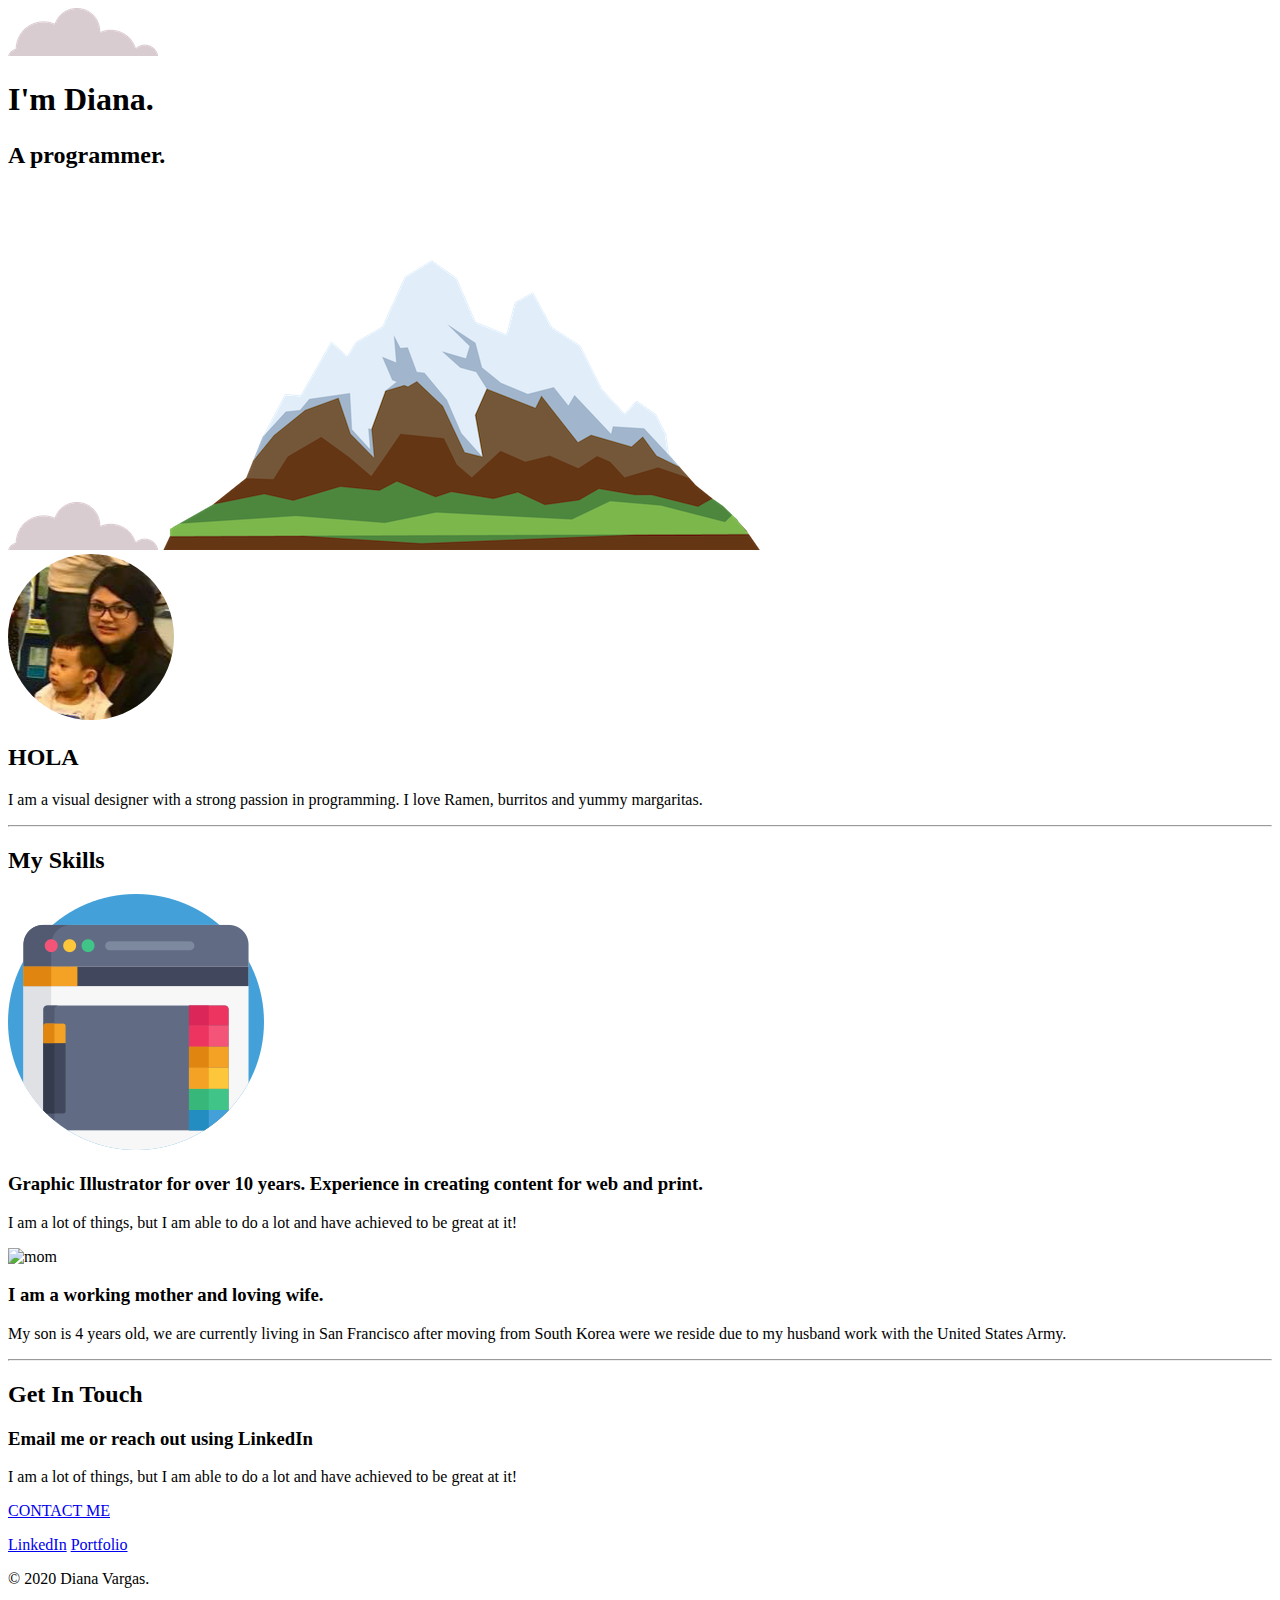
==== index.html @ 16d8d3aa "new link" ====
<!DOCTYPE html>
<html>
<head>
  <meta charset="utf-8">
  <title>♡Diana♡</title>
  <link rel="stylesheet" href="/Users/dianavargas/Desktop/Web Development 2/HTML- Personal Site/CSS">
  <link rel="icon" href="favicon.ico">
  <link href="https://fonts.googleapis.com/css2?family=Merriweather:wght@300&family=Montserrat:wght@100;400&family=Sacramento&display=swap" rel="stylesheet">
  </head>
   <body>
       <div class="top-container">
         <img class="top-cloud" src="images/cloud.png" alt="cloud-img">
          <h1>I'm Diana.</h1>
          <h2><p>A <span class="pro">pro</span>grammer.</h2>
      </p>
        <img class="bottom-cloud" src="images/cloud.png" alt="cloud-img">
        <img src="images/mountain.png" alt="mountain-img">
      </div>
      <div class="middle-container">
        <div class="profile">
          <img src="images/me.png" alt="diana profile picture">
          <h2>HOLA</h2>
          <p class="intro"> I am a visual designer with a strong passion in programming. I love Ramen, burritos and yummy margaritas.</p>
        </div>
        <hr>


        <div class="skills">
          <h2>My Skills</h2>
          <div class="skill-row">
            <img class="code-img" src="images/design-software.png" alt="design software icon">

            <h3>Graphic Illustrator for over 10 years. Experience in creating content for web and print.</h3>
            <p>I am a lot of things, but I am able to do a lot and have achieved to be great at it!</p>

          </div>
          <div class="skill-row">
            <img class="mom" src="https://media.giphy.com/media/NTSEzYyU0Anzq3ZMr3/giphy.gif" alt="mom">


            <h3>I am a working mother and loving wife.</h3>
            <p>My son is 4 years old, we are currently living in San Francisco after moving from South Korea were we reside due to my husband work with the United States Army. </p>
                  </div>
              </div>
          </div>
        </div>
        <hr>
        <div class="contact-me">
          <h2>Get In Touch</h2>
          <h3>Email me or reach out using LinkedIn</h3>
          <p class="contact-message">I am a lot of things, but I am able to do a lot and have achieved to be great at it!</p>
          <a class="btn" href="mailto:dianav357@gmail.com">CONTACT ME</a>
        </div>
      </div>
      <p>

      </p>
      <div class="bottom-container">
        <a class="footer-link" href="https://www.linkedin.com/in/dianavl/">LinkedIn</a>
        <a class="footer-link" href="https://deenovarg30.myportfolio.com/work">Portfolio</a>
        <p class="copyright">© 2020 Diana Vargas.</p>
      </div>

  </table>

</body>

</html>
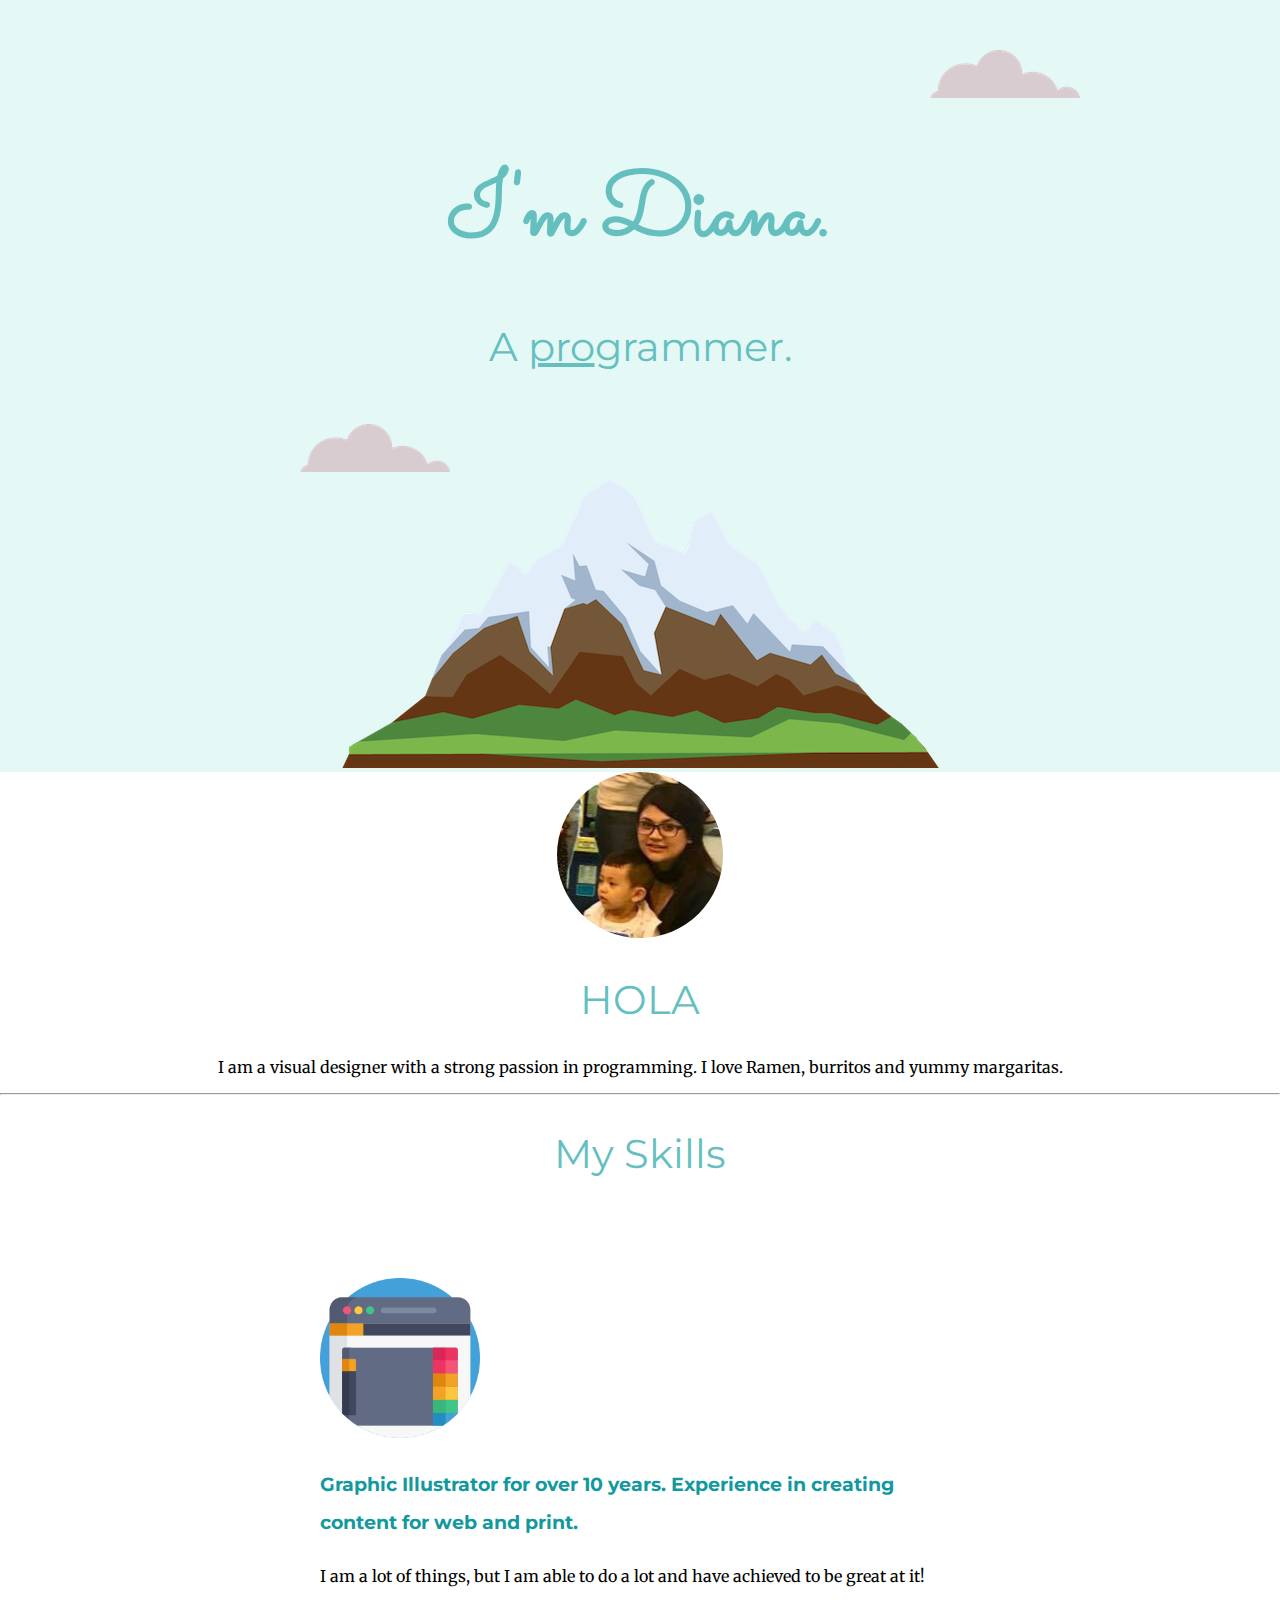
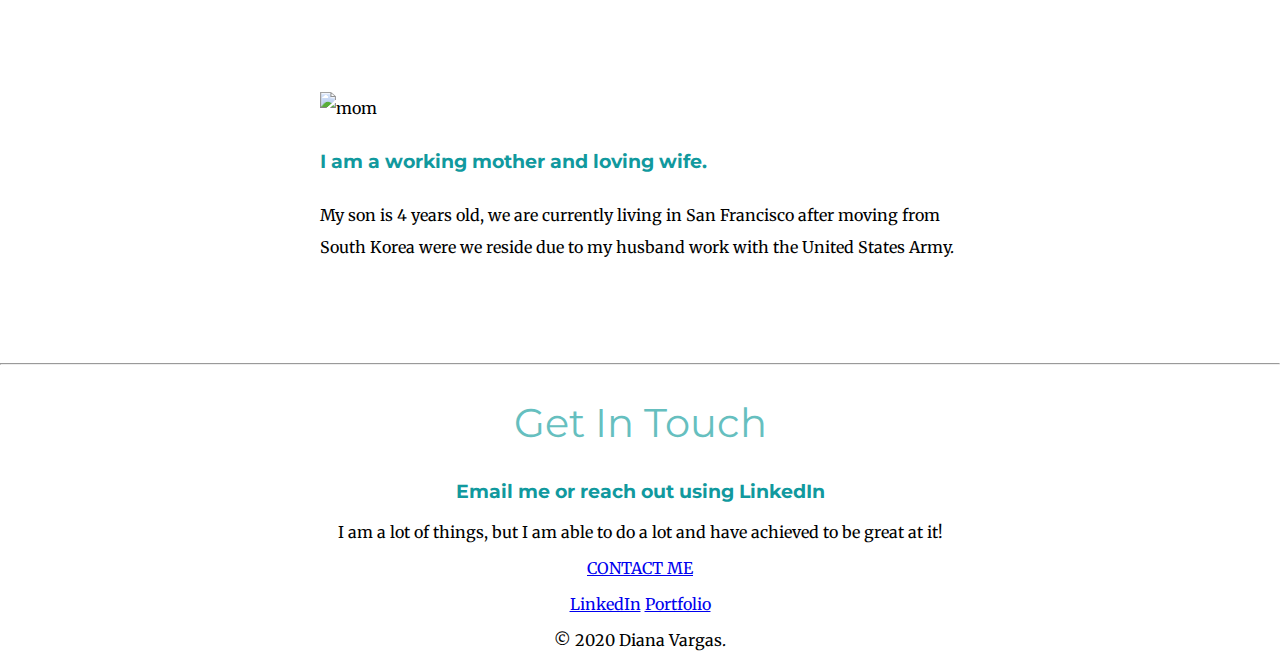
==== commit 2a582c02: "changes 03" ====
--- a/index.html
+++ b/index.html
@@ -3,7 +3,7 @@
 <head>
   <meta charset="utf-8">
   <title>♡Diana♡</title>
-  <link rel="stylesheet" href="/Users/dianavargas/Desktop/Web Development 2/HTML- Personal Site/CSS">
+  <link rel="stylesheet" href="CSS/styles.css">
   <link rel="icon" href="favicon.ico">
   <link href="https://fonts.googleapis.com/css2?family=Merriweather:wght@300&family=Montserrat:wght@100;400&family=Sacramento&display=swap" rel="stylesheet">
   </head>
--- a/CSS/styles.css
+++ b/CSS/styles.css
@@ -0,0 +1,72 @@
+body {
+  margin: 0;
+  text-align: center;
+  font-family: 'Merriweather', serif;
+}
+
+h1 {
+  color: #66bFBF;
+  font-size: 5.625rem;
+  margin: 50px auto 0 auto;
+  font-family: 'Sacramento', cursive;
+}
+
+h2 {
+  color: #66bFBF;
+  font-family: 'Montserrat', sans-serif;
+  font-size: 2.5rem;
+  font-weight: normal;
+}
+
+h3 {
+  color: #11999E;
+  font-family: 'Montserrat', sans-serif;
+}
+
+.top-container {
+  background-color: #E4F9F5;
+  position: relative;
+  padding-top: 100px;
+}
+
+.middle-container {
+
+}
+
+.bottom-container {
+
+}
+
+.pro {
+  text-decoration: underline;
+}
+
+.bottom-cloud {
+  position: absolute;
+  left: 300px;
+  bottom: 300px;
+}
+
+.top-cloud {
+  position: absolute;
+  right: 200px;
+  top: 50px;
+}
+
+
+.skill-row {
+width: 50%;
+margin: 100px auto 100px auto;
+text-align: left;
+line-height: 2;
+}
+
+
+.code-img{
+  width: 25%;
+
+}
+
+.mom{
+  width: 30%;
+}
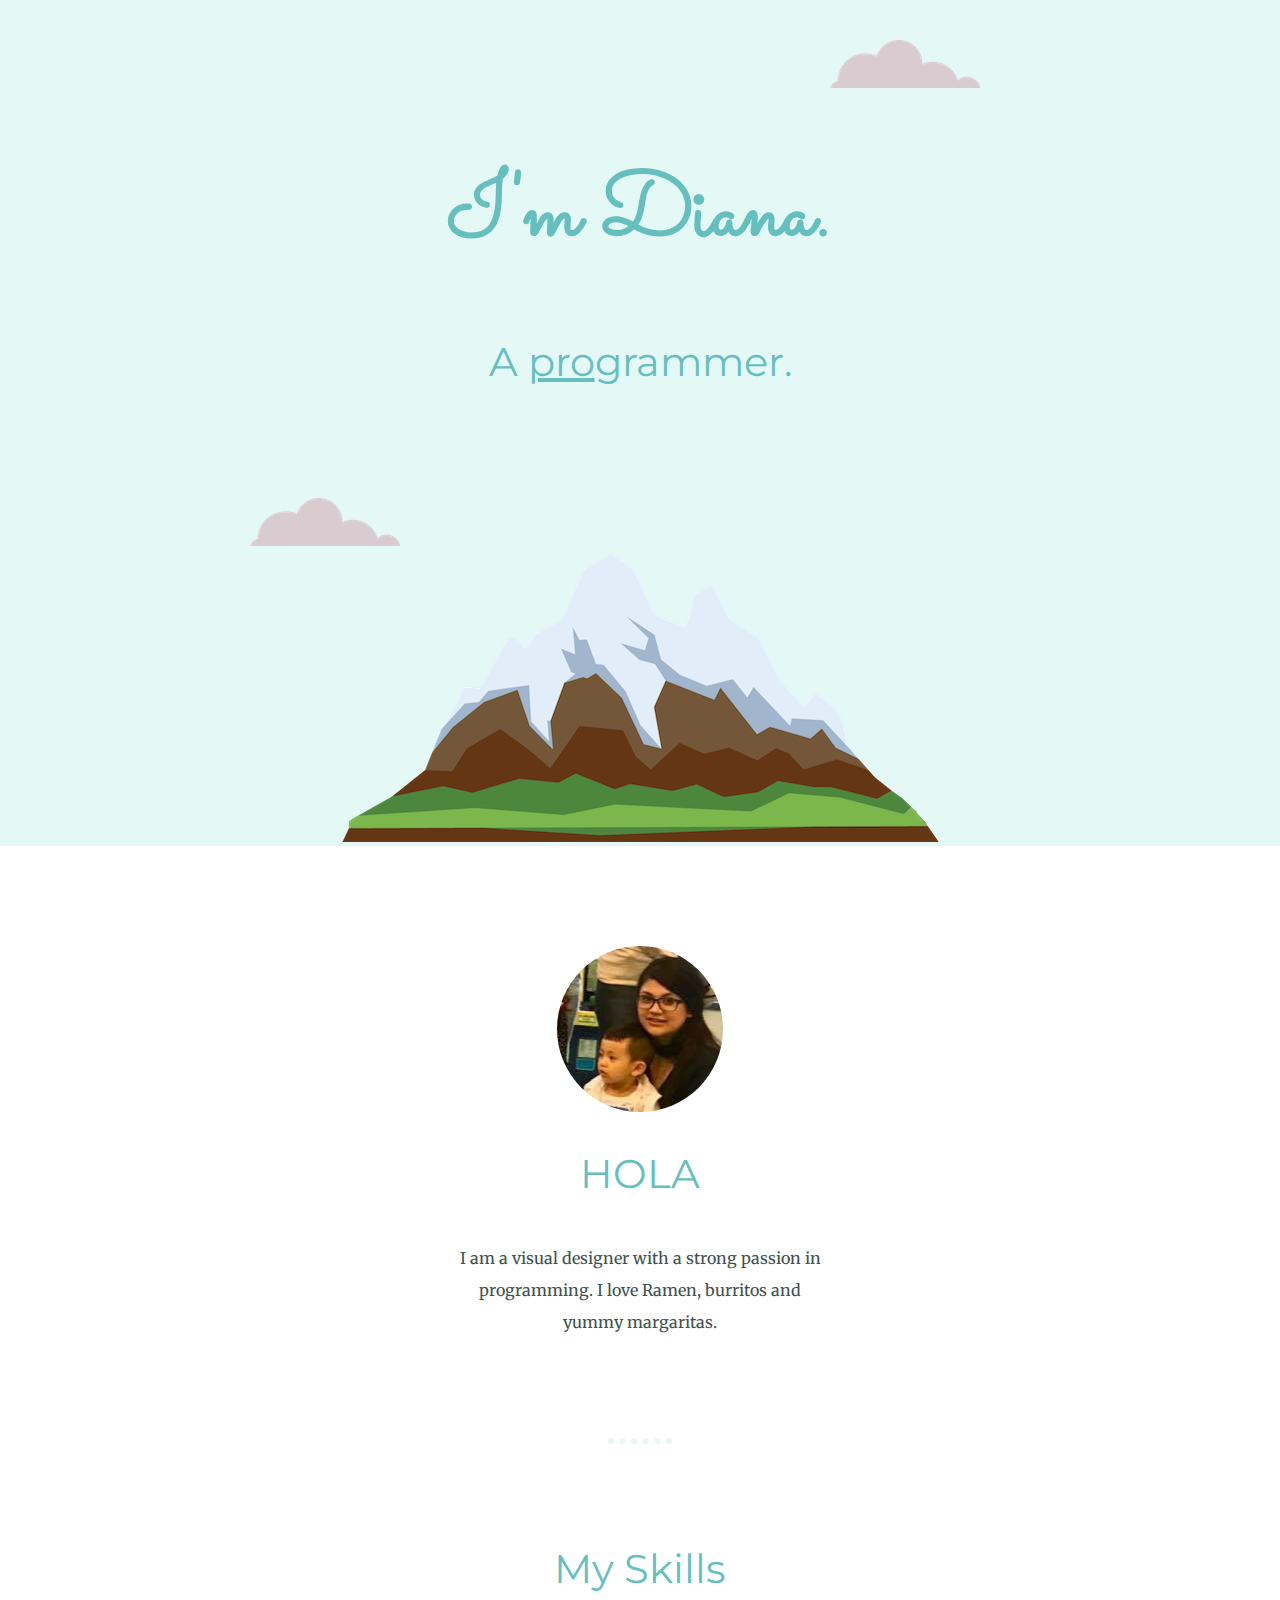
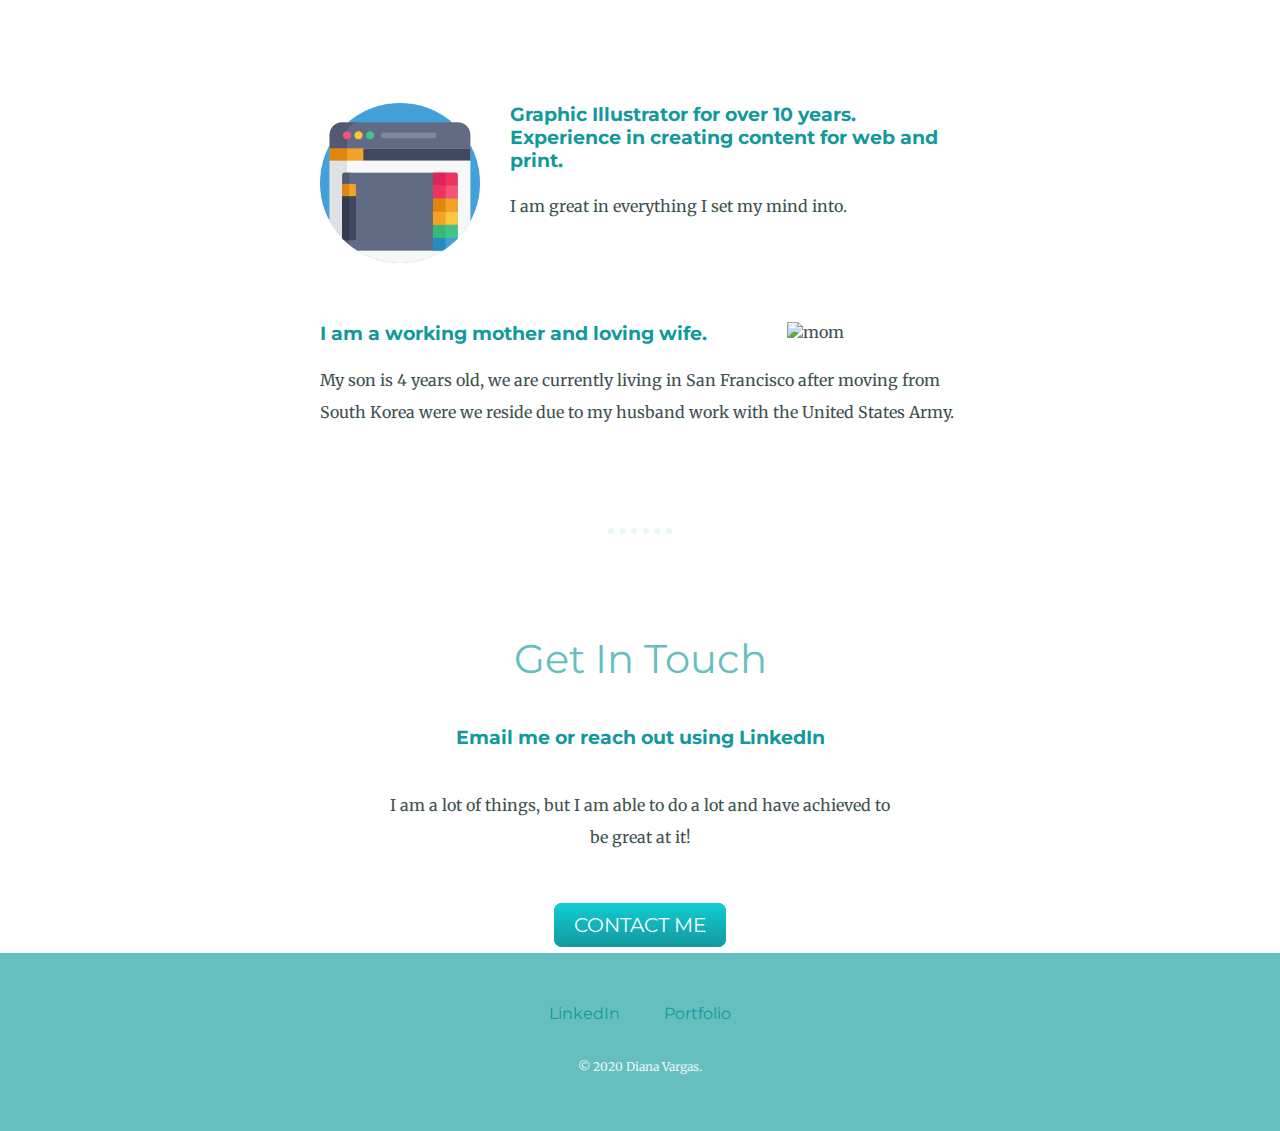
==== commit cc20d847: "Update index.html" ====
--- a/index.html
+++ b/index.html
@@ -3,7 +3,7 @@
 <head>
   <meta charset="utf-8">
   <title>♡Diana♡</title>
-  <link rel="stylesheet" href="CSS/styles.css">
+  <link rel="stylesheet" type="text/css" href="CSS/styles.css">
   <link rel="icon" href="favicon.ico">
   <link href="https://fonts.googleapis.com/css2?family=Merriweather:wght@300&family=Montserrat:wght@100;400&family=Sacramento&display=swap" rel="stylesheet">
   </head>
@@ -31,7 +31,7 @@
             <img class="code-img" src="images/design-software.png" alt="design software icon">
 
             <h3>Graphic Illustrator for over 10 years. Experience in creating content for web and print.</h3>
-            <p>I am a lot of things, but I am able to do a lot and have achieved to be great at it!</p>
+            <p>I am great in everything I set my mind into.</p>
 
           </div>
           <div class="skill-row">
--- a/CSS/styles.css
+++ b/CSS/styles.css
@@ -1,4 +1,5 @@
 body {
+  color: #40514E;
   margin: 0;
   text-align: center;
   font-family: 'Merriweather', serif;
@@ -16,6 +17,7 @@
   font-family: 'Montserrat', sans-serif;
   font-size: 2.5rem;
   font-weight: normal;
+  padding-bottom: 10px;
 }
 
 h3 {
@@ -23,6 +25,27 @@
   font-family: 'Montserrat', sans-serif;
 }
 
+p{
+  line-height: 2;
+}
+
+hr{
+  border: dotted #EAF6F6 6px;
+  border-bottom: none;
+  width: 4%;
+  margin: 100px auto;
+}
+
+a{
+  color: #11999E;
+  font-family: 'Montserrat', sans-serif;
+  margin: 10px 20px;
+  text-decoration: none;
+}
+
+a:hover {
+  color:#EAF6F6;
+}
 .top-container {
   background-color: #E4F9F5;
   position: relative;
@@ -30,11 +53,12 @@
 }
 
 .middle-container {
-
+margin: 100px 0;
 }
 
 .bottom-container {
-
+background-color: #66BFBF;
+padding: 50px 0 20px;
 }
 
 .pro {
@@ -43,14 +67,14 @@
 
 .bottom-cloud {
   position: absolute;
-  left: 300px;
+  left: 250px;
   bottom: 300px;
 }
 
 .top-cloud {
   position: absolute;
-  right: 200px;
-  top: 50px;
+  right: 300px;
+  top: 40px;
 }
 
 
@@ -58,15 +82,70 @@
 width: 50%;
 margin: 100px auto 100px auto;
 text-align: left;
-line-height: 2;
+
 }
 
 
 .code-img{
   width: 25%;
+  float: left;
+  margin-right: 30px;
+}
+
+.mom{
+  width: 27%;
+  float:right;
+  margin-left: 30px;
 
 }
 
-.mom{
+
+.footer-link{
+  color: #11999E;
+  font-family: 'Montserrat', sans-serif;
+
+}
+
+
+.intro{
   width: 30%;
+  margin: auto;
 }
+
+.contact-message{
+  width: 40%;
+  margin: 40px auto 60px;
+}
+
+.copyright {
+  color: #EAF6F6;
+  font-size: 0.75rem;
+  padding: 20px 0;
+}
+
+.btn {
+  background: #11cdd4;
+  background-image: -webkit-linear-gradient(top, #11cdd4, #11999e);
+  background-image: -moz-linear-gradient(top, #11cdd4, #11999e);
+  background-image: -ms-linear-gradient(top, #11cdd4, #11999e);
+  background-image: -o-linear-gradient(top, #11cdd4, #11999e);
+  background-image: linear-gradient(to bottom, #11cdd4, #11999e);
+  -webkit-border-radius: 8;
+  -moz-border-radius: 8;
+  border-radius: 8px;
+  font-family: 'Montserrat', sans-serif;
+  color: #ffffff;
+  font-size: 20px;
+  padding: 10px 20px 10px 20px;
+  text-decoration: none;
+}
+
+.btn:hover {
+  background: #30e3cb;
+  background-image: -webkit-linear-gradient(top, #30e3cb, #2bc4ad);
+  background-image: -moz-linear-gradient(top, #30e3cb, #2bc4ad);
+  background-image: -ms-linear-gradient(top, #30e3cb, #2bc4ad);
+  background-image: -o-linear-gradient(top, #30e3cb, #2bc4ad);
+  background-image: linear-gradient(to bottom, #30e3cb, #2bc4ad);
+  text-decoration: none;
+}
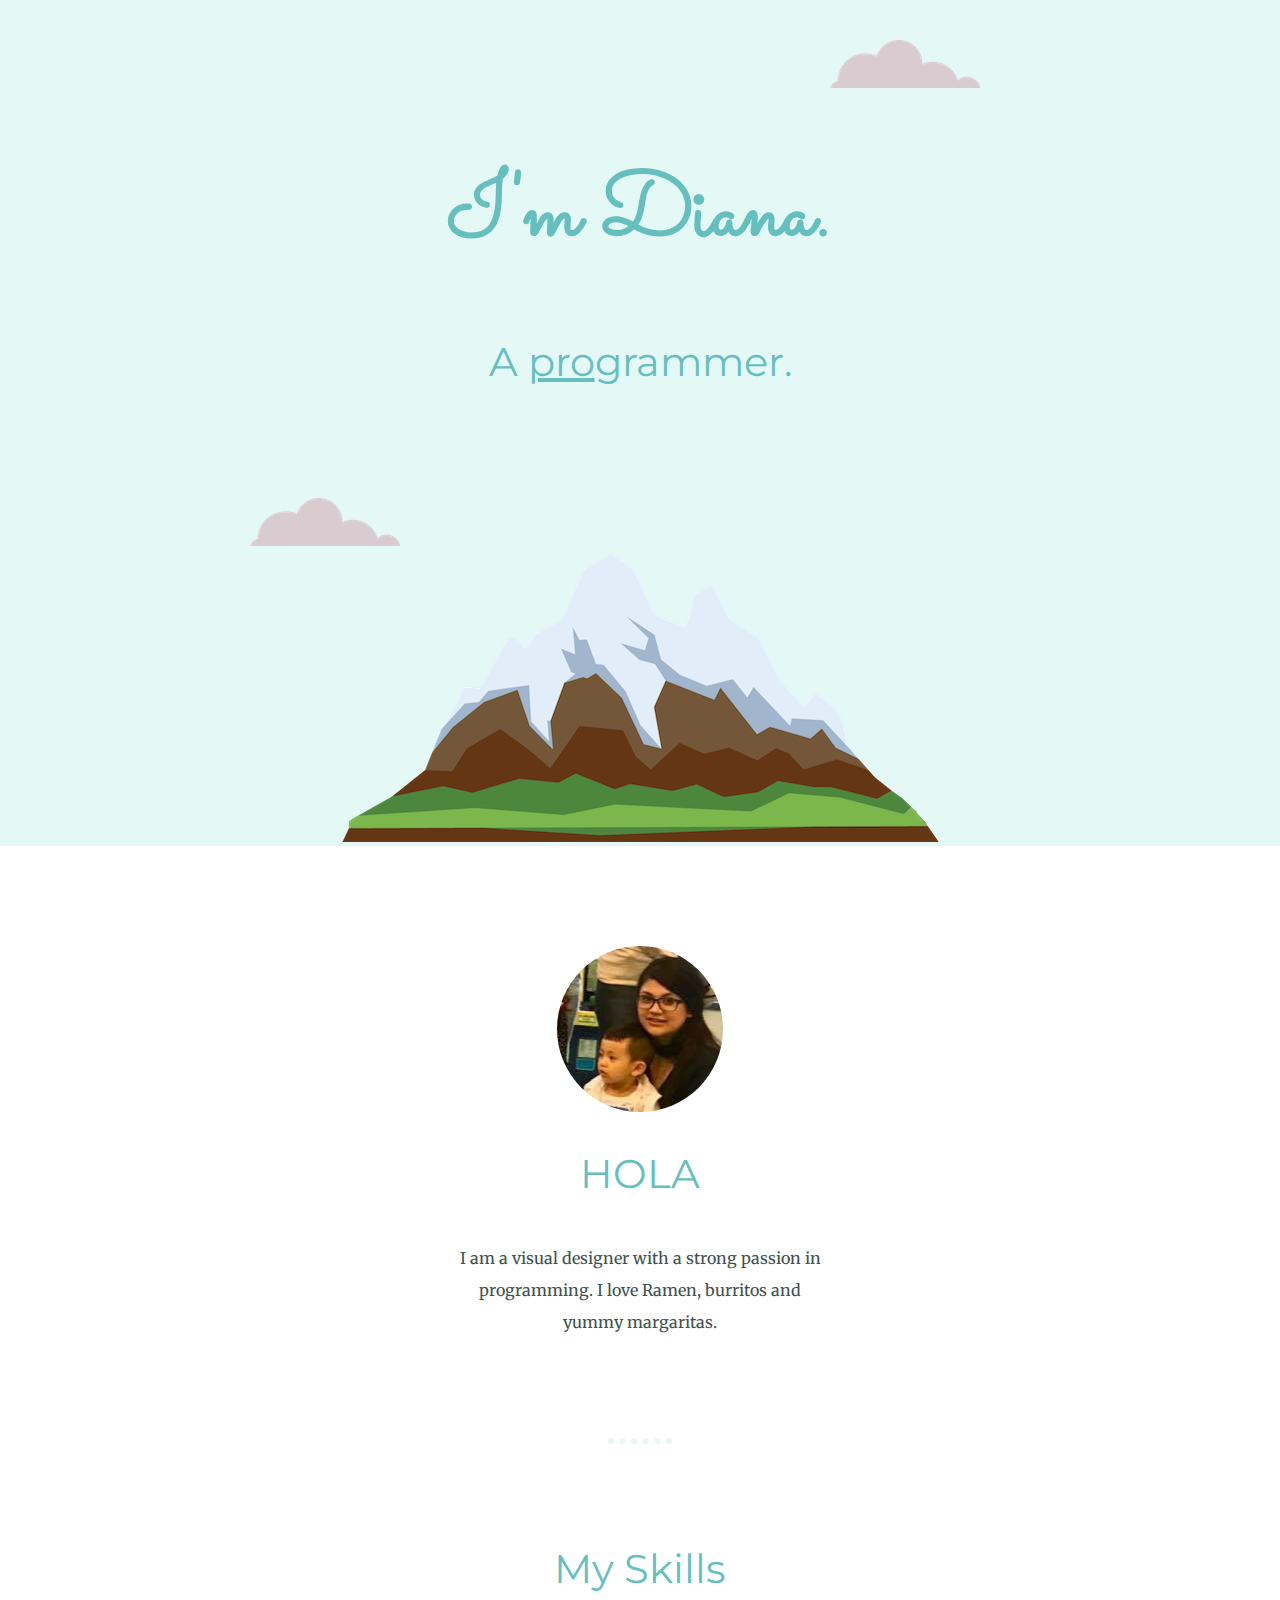
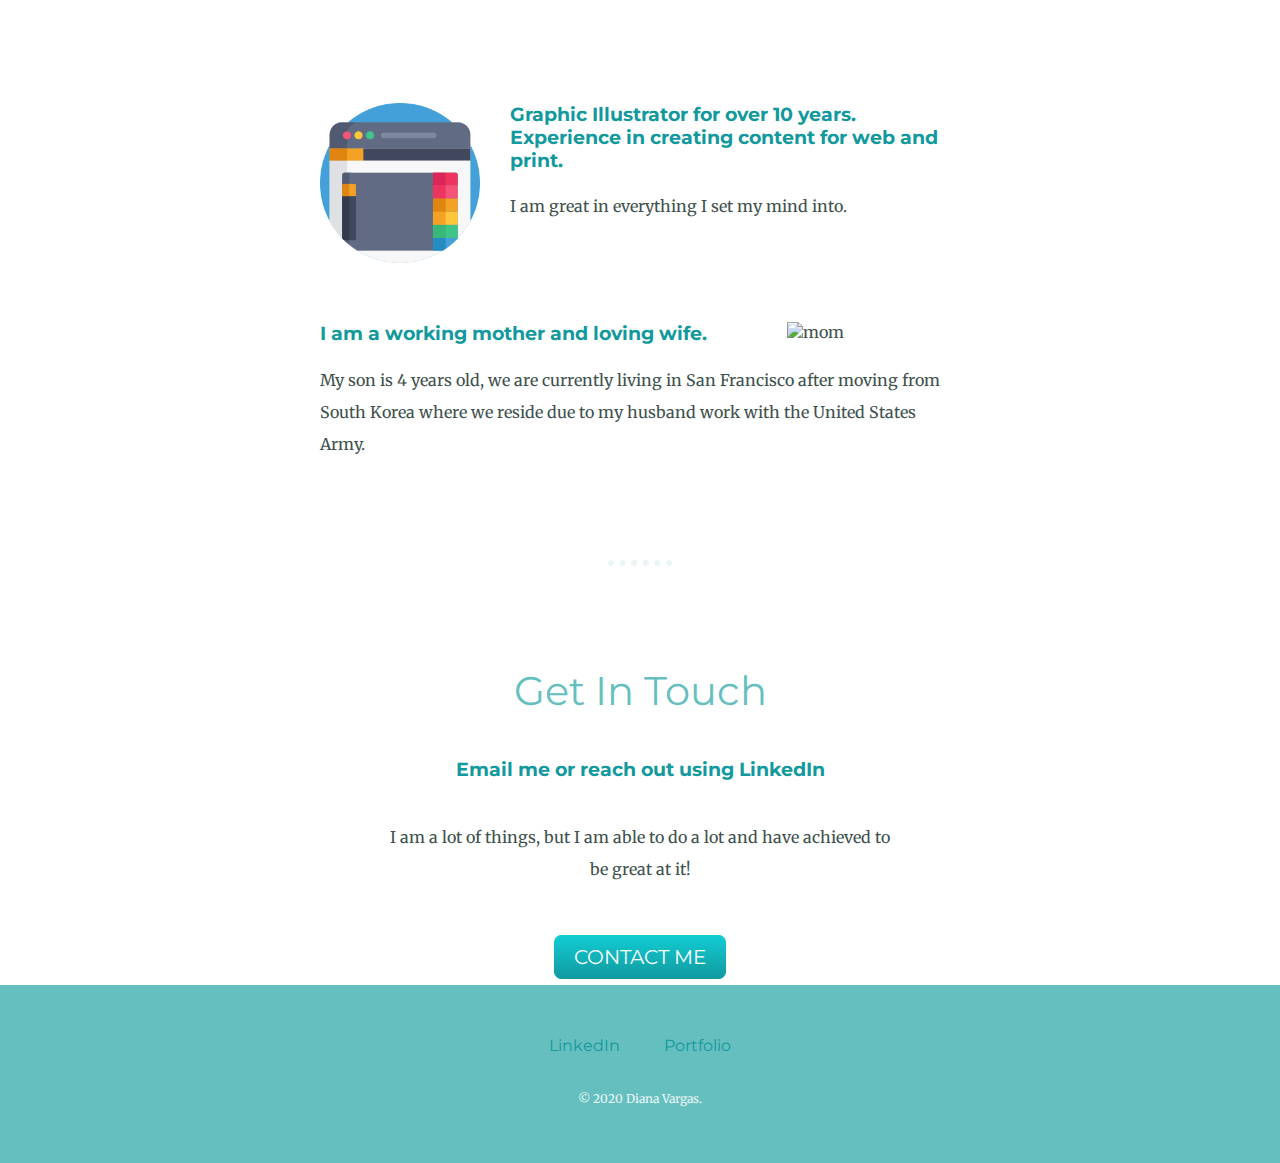
==== commit 01bf2618: "Update index.html" ====
--- a/index.html
+++ b/index.html
@@ -39,7 +39,7 @@
 
 
             <h3>I am a working mother and loving wife.</h3>
-            <p>My son is 4 years old, we are currently living in San Francisco after moving from South Korea were we reside due to my husband work with the United States Army. </p>
+            <p>My son is 4 years old, we are currently living in San Francisco after moving from South Korea where we reside due to my husband work with the United States Army. </p>
                   </div>
               </div>
           </div>
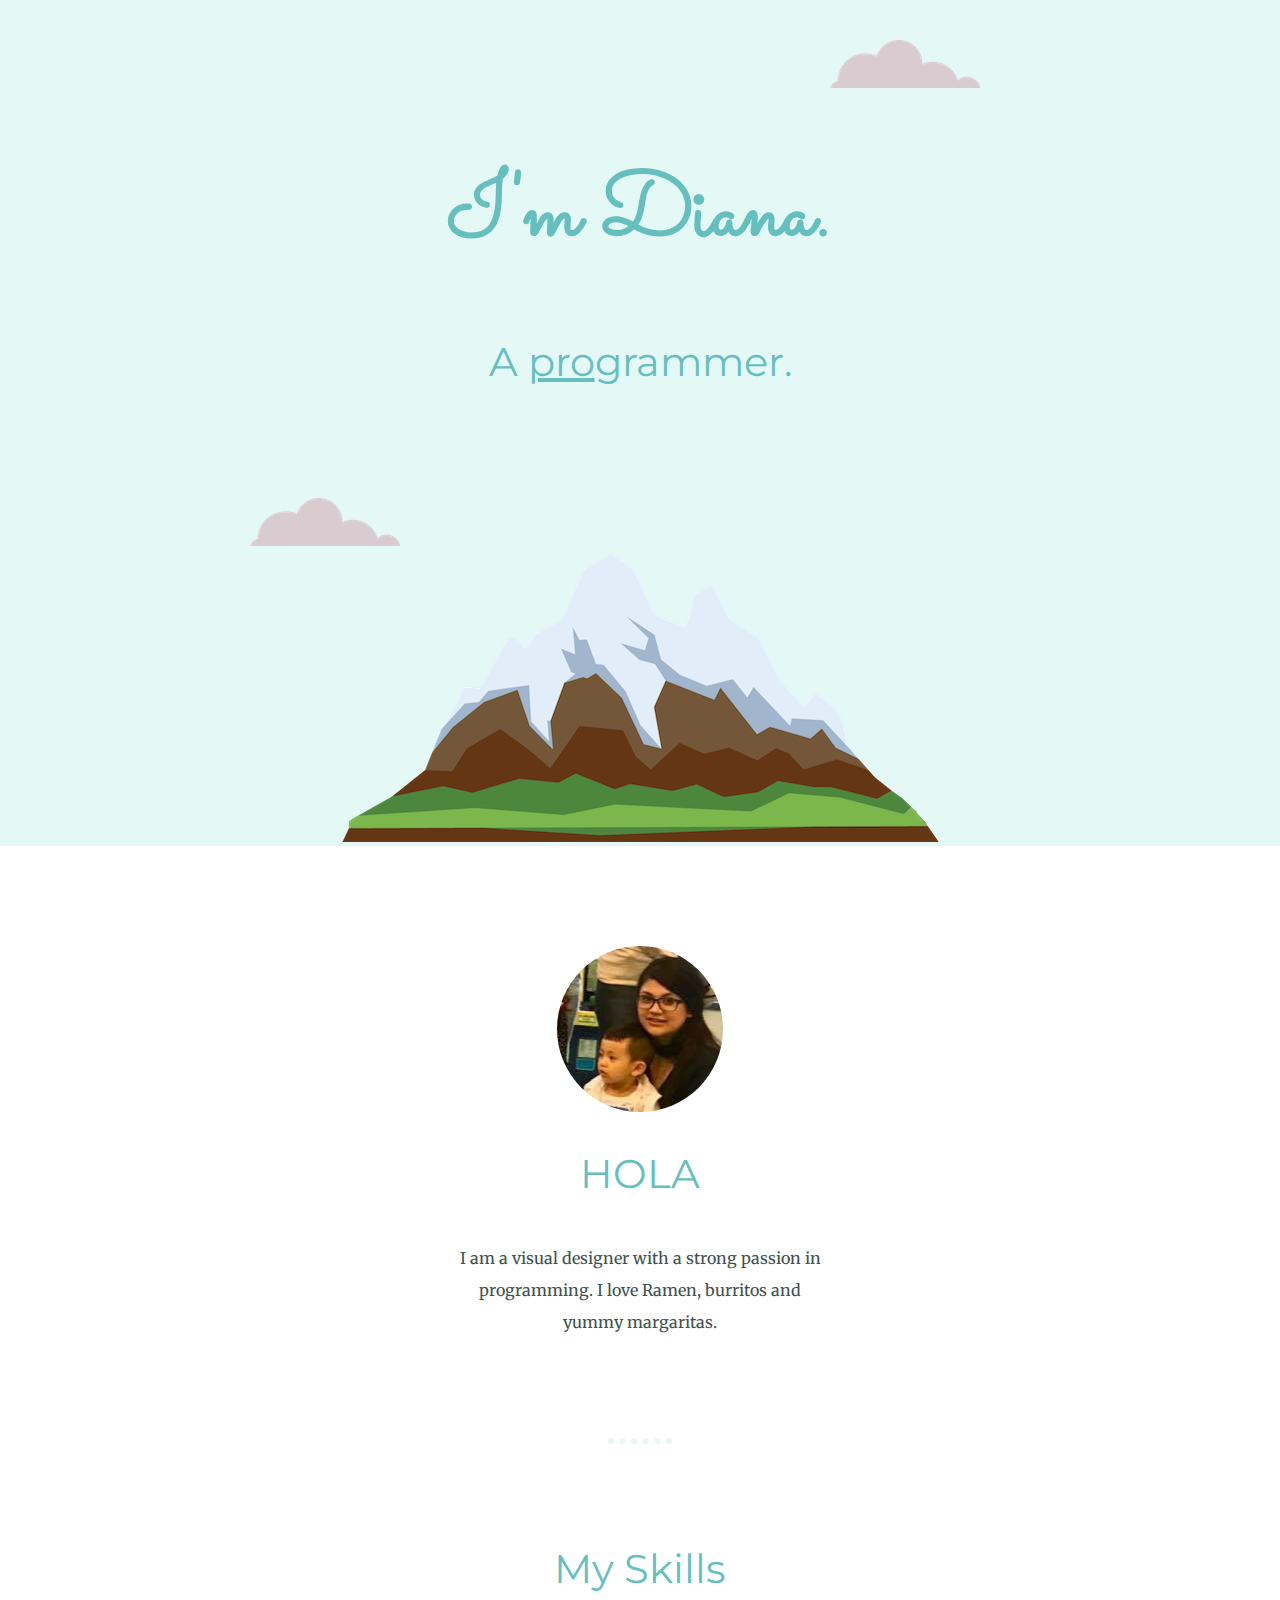
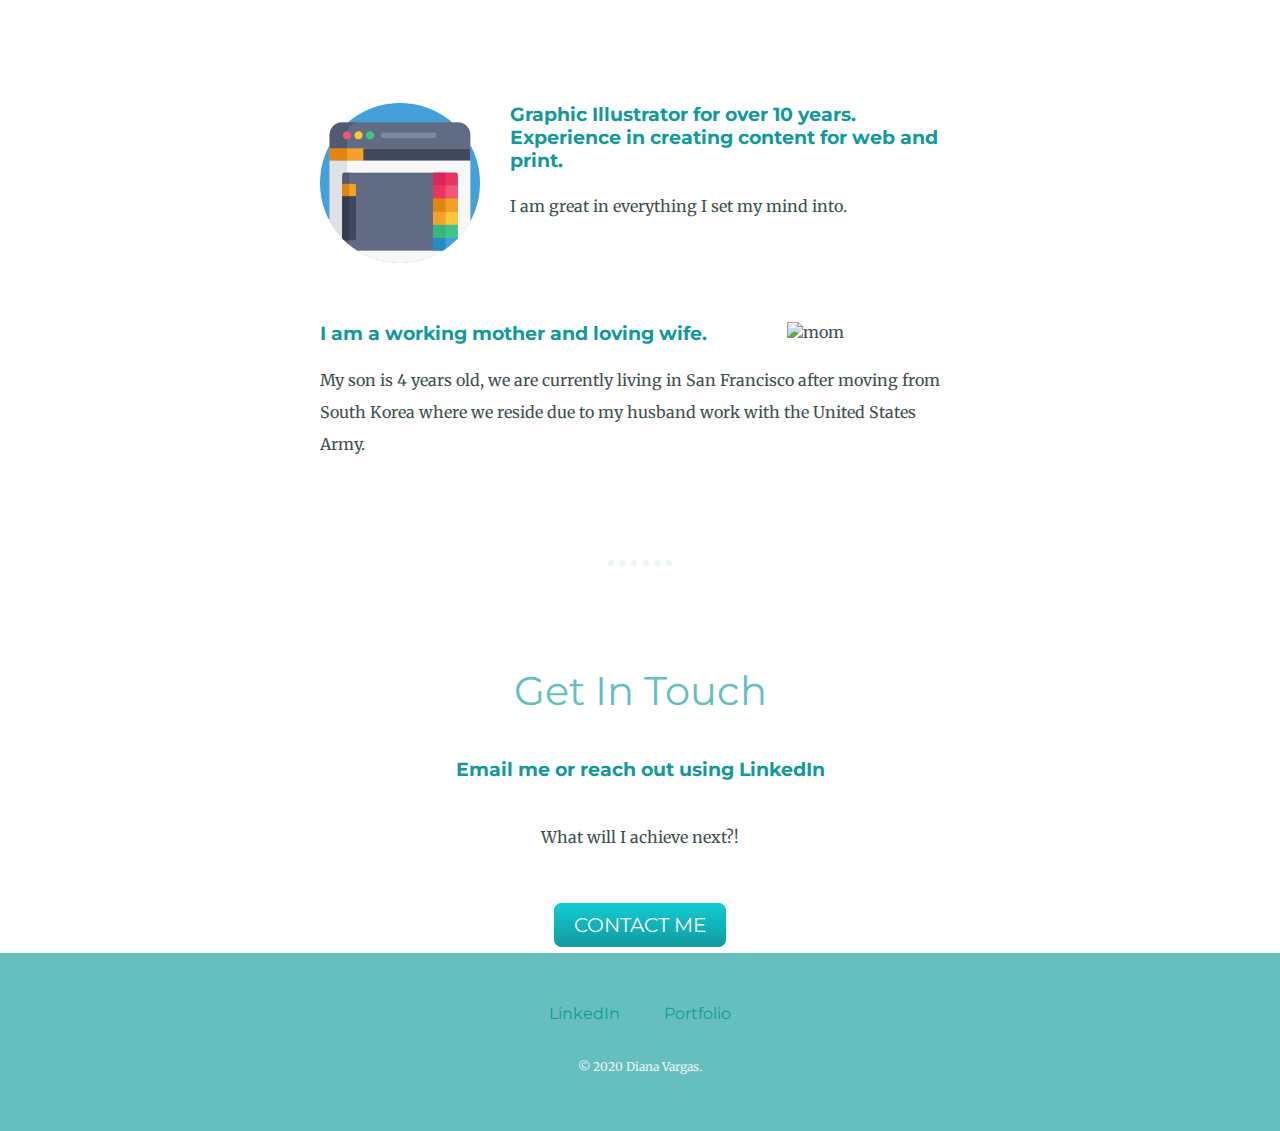
==== commit 0d7339c2: "Update index.html" ====
--- a/index.html
+++ b/index.html
@@ -48,7 +48,7 @@
         <div class="contact-me">
           <h2>Get In Touch</h2>
           <h3>Email me or reach out using LinkedIn</h3>
-          <p class="contact-message">I am a lot of things, but I am able to do a lot and have achieved to be great at it!</p>
+          <p class="contact-message">What will I achieve next?!</p>
           <a class="btn" href="mailto:dianav357@gmail.com">CONTACT ME</a>
         </div>
       </div>
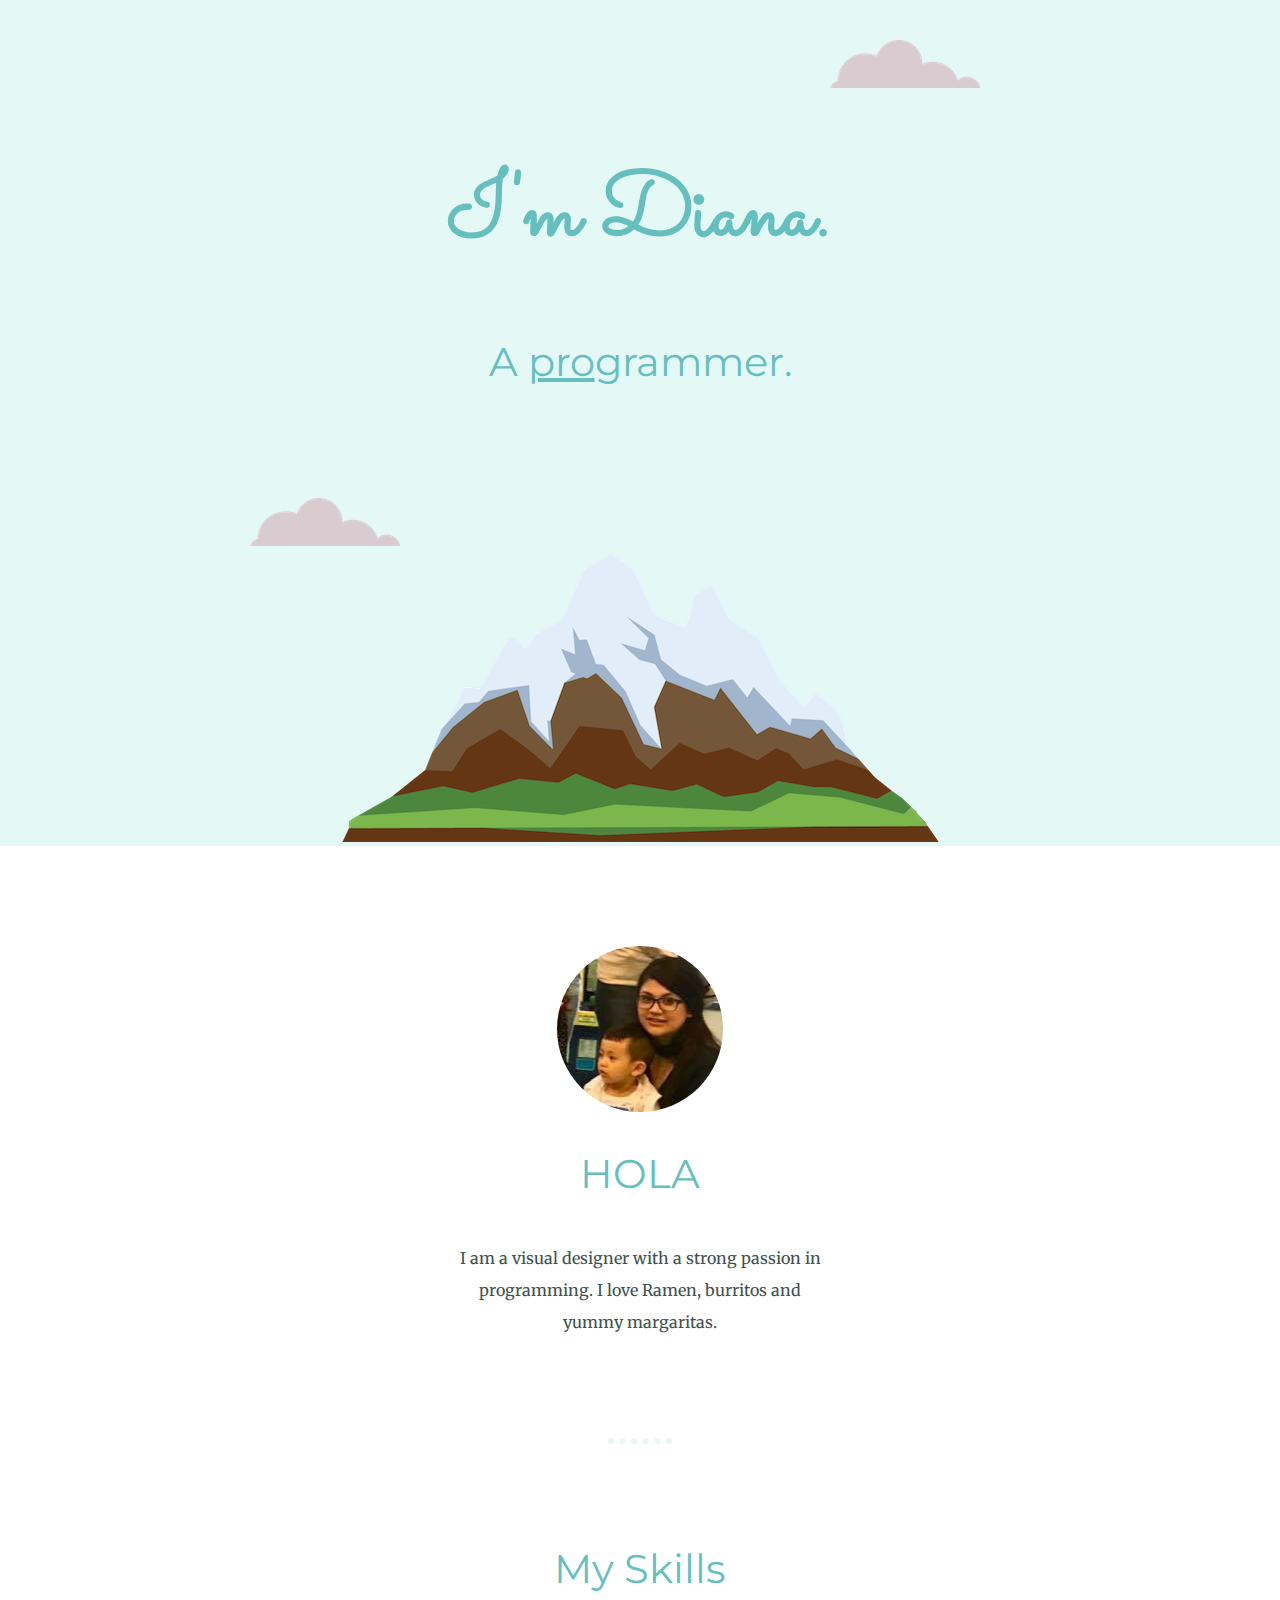
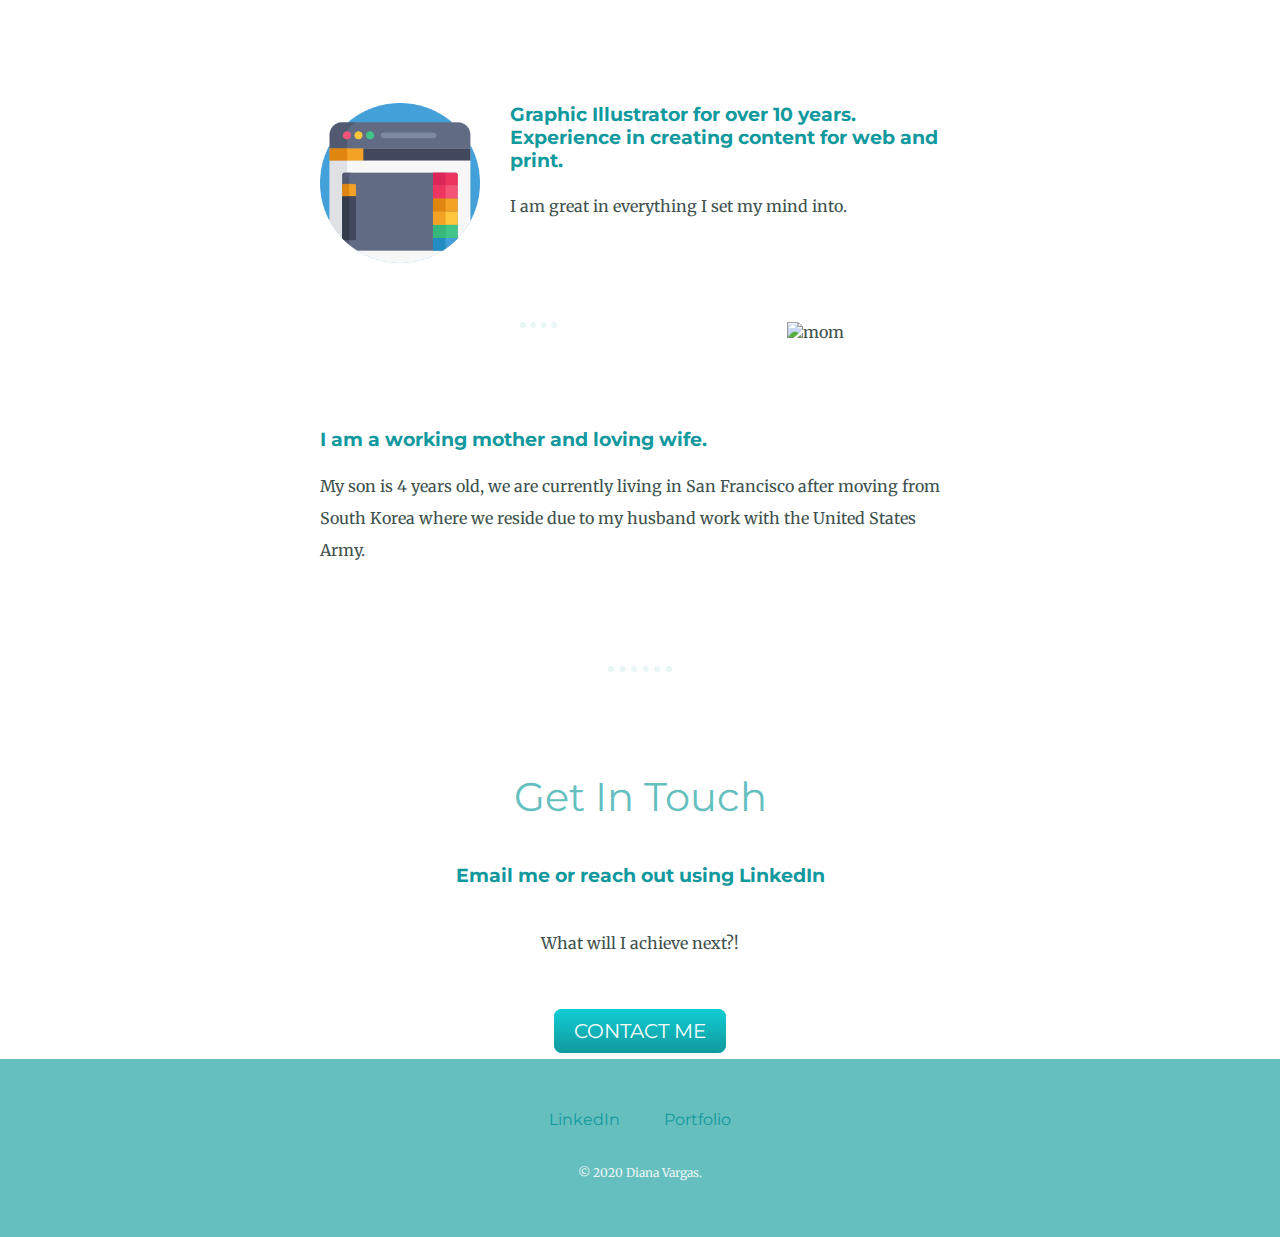
==== commit 87ed5a23: "Update index.html" ====
--- a/index.html
+++ b/index.html
@@ -37,7 +37,7 @@
           <div class="skill-row">
             <img class="mom" src="https://media.giphy.com/media/NTSEzYyU0Anzq3ZMr3/giphy.gif" alt="mom">
 
-
+<hr>
             <h3>I am a working mother and loving wife.</h3>
             <p>My son is 4 years old, we are currently living in San Francisco after moving from South Korea where we reside due to my husband work with the United States Army. </p>
                   </div>
